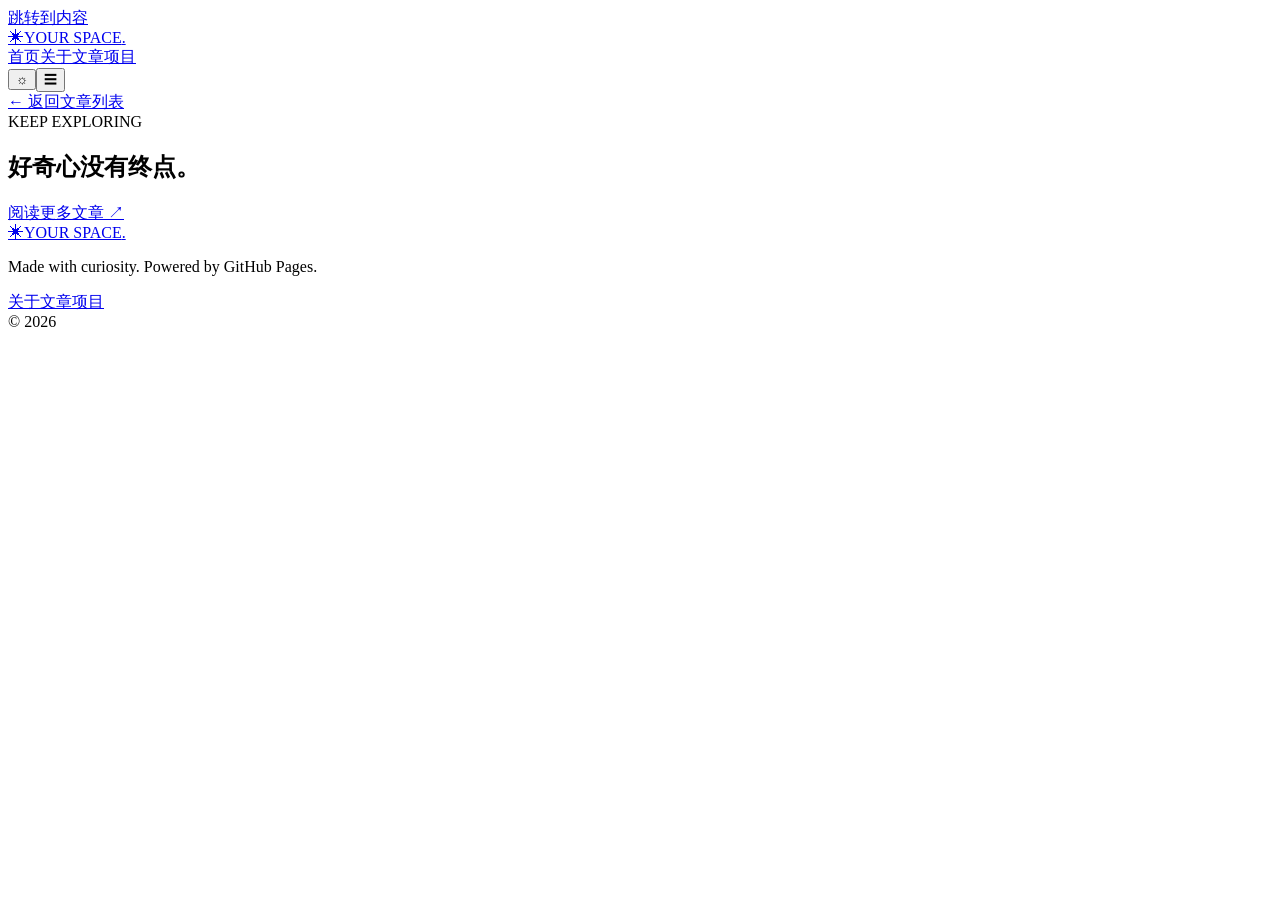
==== article.html @ 083b1665 "Add blog source: article.html" ====
<!doctype html>
<html lang="zh-CN">
<head>
  <meta charset="utf-8">
  <meta name="viewport" content="width=device-width, initial-scale=1">
  <meta name="theme-color" content="#0b1020">
  <meta name="description" content="个人博客文章 · 技术、学习与创作。">
  <title>文章 · 个人空间</title>
  <link rel="icon" type="image/svg+xml" href="./favicon.svg">
  <link rel="stylesheet" href="./assets/style.css">
  <script src="./assets/site-data.js" defer></script>
  <script src="./assets/app.js" defer></script>
</head>
<body data-page="article">
  <div class="background-noise" aria-hidden="true"></div><a class="skip-link" href="#main">跳转到内容</a>
  <header class="site-header"><div class="container header-inner"><a class="brand" href="./"><span class="brand-mark" aria-hidden="true">✳</span><span data-brand>YOUR SPACE</span><span class="brand-dot">.</span></a><nav class="desktop-nav" aria-label="主导航"><a href="./#home" class="nav-link">首页</a><a href="./#about" class="nav-link">关于</a><a href="./#articles" class="nav-link active">文章</a><a href="./#projects" class="nav-link">项目</a></nav><div class="header-actions"><button class="icon-button theme-toggle" type="button" aria-label="切换深浅主题" title="切换主题"><span class="theme-icon">☼</span></button><button class="icon-button mobile-menu-toggle" type="button" aria-label="展开菜单" aria-expanded="false" aria-controls="mobile-nav"><span class="menu-icon">☰</span></button></div></div><nav class="mobile-nav" id="mobile-nav" aria-label="移动导航" hidden><a href="./#home">首页</a><a href="./#about">关于</a><a href="./#articles">文章</a><a href="./#projects">项目</a></nav></header>
  <main id="main" class="article-page container"><a href="./#articles" class="back-link">← 返回文章列表</a><div id="article-content"></div><section class="article-bottom"><div class="article-divider"></div><span class="section-number">KEEP EXPLORING</span><h2>好奇心没有终点。</h2><a class="button button-primary" href="./#articles">阅读更多文章 ↗</a></section></main>
  <footer class="site-footer"><div class="container footer-inner"><div><a class="brand footer-brand" href="./"><span class="brand-mark" aria-hidden="true">✳</span><span data-brand>YOUR SPACE</span><span class="brand-dot">.</span></a><p>Made with curiosity. Powered by GitHub Pages.</p></div><div class="footer-links"><a href="./#about">关于</a><a href="./#articles">文章</a><a href="./#projects">项目</a></div><span class="copyright" id="copyright">© 2026</span></div></footer>
</body>
</html>
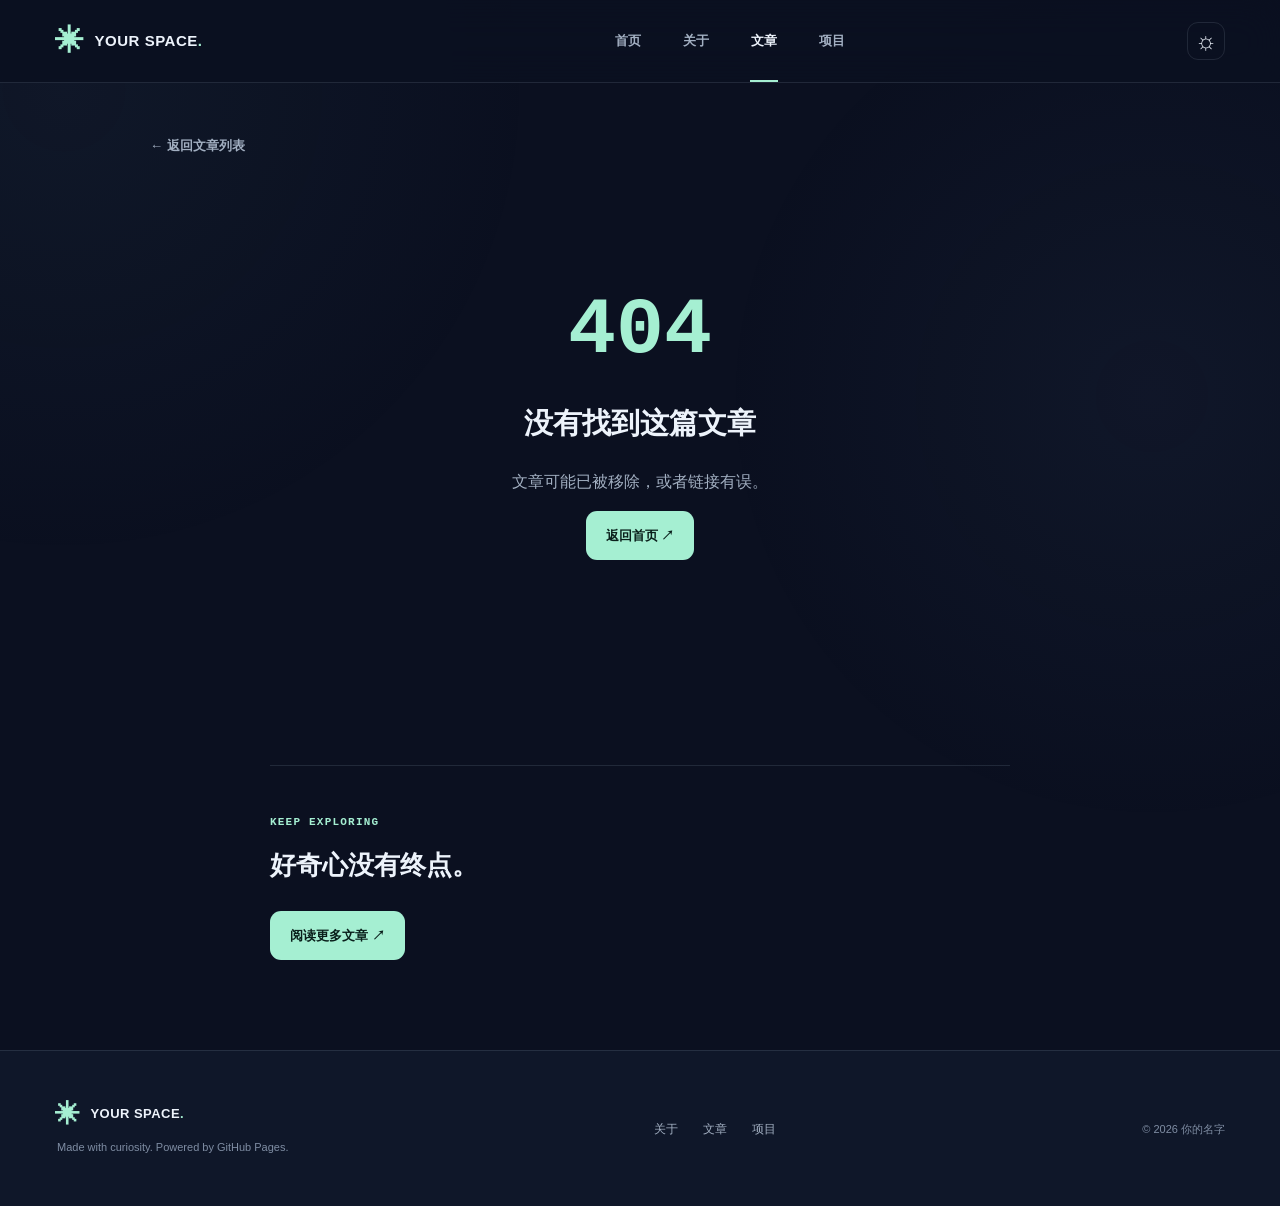
==== commit b7993256: "fix: feature power plant on the homepage" ====
--- a/article.html
+++ b/article.html
@@ -7,9 +7,9 @@
   <meta name="description" content="个人博客文章 · 技术、学习与创作。">
   <title>文章 · 个人空间</title>
   <link rel="icon" type="image/svg+xml" href="./favicon.svg">
-  <link rel="stylesheet" href="./assets/style.css">
-  <script src="./assets/site-data.js" defer></script>
-  <script src="./assets/app.js" defer></script>
+  <link rel="stylesheet" href="./assets/style.css?v=20261103-2">
+  <script src="./assets/site-data.js?v=20261103-2" defer></script>
+  <script src="./assets/app.js?v=20261103-2" defer></script>
 </head>
 <body data-page="article">
   <div class="background-noise" aria-hidden="true"></div><a class="skip-link" href="#main">跳转到内容</a>
--- a/assets/style.css
+++ b/assets/style.css
@@ -0,0 +1,326 @@
+/*
+ * YOUR SPACE — 纯 HTML/CSS/JS 的响应式个人博客模板。
+ * 不依赖 CDN、字体服务、前端框架或数据库。
+ */
+:root {
+  color-scheme: dark;
+  --bg: #0b1020;
+  --surface: #0f1729;
+  --surface-2: #131c30;
+  --surface-3: #172137;
+  --card: #121a2c;
+  --card-hover: #19243a;
+  --line: rgba(191, 211, 232, .125);
+  --text: #edf3fb;
+  --muted: #a2afc1;
+  --muted-2: #7f8da3;
+  --accent: #a5efd2;
+  --accent-strong: #79ddb9;
+  --accent-text: #0a1f1b;
+  --shadow: rgba(2, 6, 23, .4);
+  --radius: 20px;
+  --container: 1170px;
+  --body-font: -apple-system, BlinkMacSystemFont, 'Segoe UI', 'PingFang SC', 'Microsoft YaHei', sans-serif;
+  --mono-font: ui-monospace, SFMono-Regular, 'SF Mono', Menlo, Monaco, Consolas, 'Liberation Mono', monospace;
+}
+:root[data-theme='light'] {
+  color-scheme: light;
+  --bg: #f7f9fc;
+  --surface: #eff3f8;
+  --surface-2: #e9eef5;
+  --surface-3: #dee7f0;
+  --card: #ffffff;
+  --card-hover: #f8fcfc;
+  --line: rgba(28, 51, 75, .13);
+  --text: #192539;
+  --muted: #58677b;
+  --muted-2: #758399;
+  --accent: #197f65;
+  --accent-strong: #16795e;
+  --accent-text: #ffffff;
+  --shadow: rgba(40, 64, 94, .1);
+}
+*, *::before, *::after { box-sizing: border-box; }
+html { scroll-behavior: smooth; scroll-padding-top: 92px; }
+body { margin: 0; min-width: 320px; background: var(--bg); color: var(--text); font-family: var(--body-font); font-size: 16px; line-height: 1.7; -webkit-font-smoothing: antialiased; }
+::selection { background: var(--accent); color: var(--accent-text); }
+a { color: inherit; text-decoration: none; }
+a:focus-visible, button:focus-visible, input:focus-visible { outline: 2px solid var(--accent-strong); outline-offset: 4px; }
+button, input { font: inherit; }
+button { cursor: pointer; }
+[hidden] { display: none !important; }
+.container { width: min(var(--container), calc(100% - 76px)); margin-inline: auto; }
+.background-noise { position: fixed; inset: 0; pointer-events: none; background-image: radial-gradient(circle at 5% 10%, rgba(76, 120, 148, .075), transparent 32%), radial-gradient(circle at 90% 44%, rgba(80, 108, 155, .075), transparent 34%); z-index: -1; }
+.skip-link { position: absolute; left: 12px; top: -70px; padding: 8px 14px; border-radius: 8px; background: var(--accent); color: var(--accent-text); z-index: 100; }
+.skip-link:focus { top: 10px; }
+
+/* Header */
+.site-header { position: sticky; top: 0; z-index: 50; border-bottom: 1px solid var(--line); background: color-mix(in srgb, var(--bg) 88%, transparent); backdrop-filter: blur(18px); -webkit-backdrop-filter: blur(18px); }
+.header-inner { height: 82px; display: flex; align-items: center; justify-content: space-between; }
+.brand { display: inline-flex; align-items: center; gap: 9px; font-size: 15px; font-weight: 820; letter-spacing: .035em; white-space: nowrap; }
+.brand-mark { display: inline-flex; align-items: center; justify-content: center; font-size: 29px; color: var(--accent); line-height: 1; margin-right: 1px; }
+.brand-dot { color: var(--accent); margin-left: -9px; }
+.desktop-nav { display: flex; align-items: center; gap: 40px; margin-left: 70px; }
+.nav-link { position: relative; display: inline-block; padding: 29px 1px; color: var(--muted); font-size: 13px; font-weight: 600; transition: color .2s; }
+.nav-link:hover, .nav-link.active { color: var(--text); }
+.nav-link.active::after { content: ''; position: absolute; bottom: -1px; left: 0; right: 0; height: 2px; background: var(--accent); }
+.header-actions { display: flex; align-items: center; gap: 8px; }
+.icon-button { background: transparent; color: var(--text); width: 38px; height: 38px; border: 1px solid var(--line); border-radius: 11px; display: inline-flex; justify-content: center; align-items: center; transition: background .2s, transform .2s; }
+.icon-button:hover { background: var(--surface-3); transform: translateY(-1px); }
+.theme-icon { font-size: 24px; line-height: 1; }
+.mobile-menu-toggle { display: none; }
+.mobile-nav { padding: 14px 38px 24px; border-top: 1px solid var(--line); background: var(--bg); }
+.mobile-nav a { display: block; padding: 10px 4px; font-size: 14px; color: var(--muted); }
+.mobile-nav a:hover { color: var(--text); }
+
+/* Hero */
+.hero { display: grid; grid-template-columns: minmax(0, 1.17fr) minmax(340px, .83fr); gap: 50px; align-items: center; padding-top: 104px; padding-bottom: 130px; min-height: 690px; }
+.hero-copy { position: relative; z-index: 2; }
+.eyebrow, .section-number, .section-aside, .project-index, .workspace-top, .workspace-bottom, .floating-tag, .demo-notice { font-family: var(--mono-font); }
+.eyebrow { display: flex; align-items: center; gap: 11px; color: var(--accent); font-size: 11px; font-weight: 700; letter-spacing: .08em; white-space: nowrap; }
+.eyebrow-pulse { width: 7px; height: 7px; flex: 0 0 auto; border-radius: 50%; background: var(--accent); box-shadow: 0 0 0 5px color-mix(in srgb, var(--accent) 13%, transparent); }
+.eyebrow-dash { color: var(--muted-2); }
+h1, h2, h3, p { margin-top: 0; }
+.hero h1 { font-size: clamp(38px, 4.35vw, 64px); line-height: 1.36; letter-spacing: -.055em; font-weight: 820; margin: 29px 0 25px; white-space: nowrap; }
+.hero-gradient { background: linear-gradient(105deg, #b0f3d8 8%, #a2e6e9 55%, #bdb9ff 100%); -webkit-background-clip: text; background-clip: text; color: transparent; }
+:root[data-theme='light'] .hero-gradient { background-image: linear-gradient(105deg, #137c5d, #197f9b 55%, #675ed8); }
+.hero-description { max-width: 495px; font-size: 16px; line-height: 2; color: var(--muted); margin-bottom: 31px; }
+.hero-ctas { display: flex; gap: 13px; flex-wrap: wrap; }
+.button { display: inline-flex; gap: 29px; align-items: center; justify-content: center; min-height: 49px; padding: 0 20px; border-radius: 11px; font-size: 13px; font-weight: 750; white-space: nowrap; transition: transform .2s, background .2s, border-color .2s, box-shadow .2s; }
+.button:hover { transform: translateY(-2px); }
+.button-primary { background: var(--accent); color: var(--accent-text); }
+.button-primary:hover { background: var(--accent-strong); box-shadow: 0 8px 30px color-mix(in srgb, var(--accent) 12%, transparent); }
+.button-quiet { background: var(--surface-2); border: 1px solid var(--line); color: var(--text); }
+.button-quiet:hover { background: var(--surface-3); }
+.hero-footnote { display: flex; align-items: center; gap: 12px; color: var(--muted-2); font-size: 12px; margin-top: 55px; }
+.line-accent { width: 26px; height: 1px; background: var(--accent); }
+.hero-art { position: relative; min-height: 400px; display: flex; align-items: center; justify-content: center; isolation: isolate; }
+.orbit { position: absolute; border: 1px solid var(--line); transform: rotate(-24deg); border-radius: 50%; pointer-events: none; }
+.orbit-one { width: 470px; height: 300px; }
+.orbit-two { width: 380px; height: 430px; transform: rotate(43deg); border-color: color-mix(in srgb, var(--accent) 9%, transparent); }
+.floating-symbol { position: absolute; color: var(--accent); font-size: 29px; opacity: .6; }
+.symbol-one { top: 18px; right: 10px; }
+.symbol-two { bottom: 38px; left: -10px; }
+.workspace-card { position: relative; z-index: 1; width: 100%; max-width: 430px; overflow: hidden; border: 1px solid rgba(185, 212, 238, .18); border-radius: 16px; background: #101829; box-shadow: 0 32px 75px rgba(0, 0, 0, .3), 0 0 0 12px rgba(159, 229, 201, .018); transform: rotate(2deg); }
+.workspace-top { height: 51px; display: flex; justify-content: space-between; align-items: center; padding: 0 19px; color: #8797b0; font-size: 10px; border-bottom: 1px solid rgba(196, 213, 236, .1); }
+.window-dots { display: inline-flex; gap: 6px; }
+.window-dots i { width: 7px; height: 7px; background: #ff7a8a; border-radius: 50%; }
+.window-dots i:nth-child(2) { background: #e7b770; }.window-dots i:nth-child(3) { background: #81d3a8; }
+.workspace-code { padding: 27px 23px 29px; font-family: var(--mono-font); font-size: clamp(11px, 1.12vw, 14px); color: #d9e5f5; line-height: 2.2; white-space: nowrap; }
+.workspace-code .ln { display: inline-block; width: 36px; margin-right: 11px; color: #506079; user-select: none; }
+.code-purple { color: #c5b0ff; }.code-green { color: #a0e9cc; }.code-orange { color: #efbb94; }.code-blue { color: #a2d5f0; }
+.code-gap { height: 24px; }
+.cursor { display: inline-block; width: 6px; height: 16px; vertical-align: -3px; background: #9ce8cf; animation: blink 1.15s step-end infinite; }
+@keyframes blink { 50% { opacity: 0; } }
+.workspace-bottom { display: flex; gap: 8px; align-items: center; padding: 13px 19px; border-top: 1px solid rgba(196, 213, 236, .1); font-size: 10px; color: #8495ae; }
+.status-dot { width: 6px; height: 6px; border-radius: 50%; background: #91e0ba; }
+.workspace-version { margin-left: auto; }
+.floating-tag { position: absolute; right: -16px; bottom: 10px; display: flex; gap: 12px; align-items: center; z-index: 3; padding: 13px 16px; color: #1e2f33; background: #b2e9d5; border-radius: 8px; font-size: 11px; font-weight: 800; letter-spacing: .02em; box-shadow: 0 16px 24px rgba(0, 0, 0, .2); transform: rotate(-6deg); }
+.floating-tag-glyph { font-size: 20px; }.floating-tag-end { opacity: .53; }
+
+/* Sections */
+.section-band { background: var(--surface); border-top: 1px solid var(--line); border-bottom: 1px solid var(--line); }
+.section { padding-top: 115px; padding-bottom: 112px; }
+.section-number { color: var(--accent); font-size: 11px; font-weight: 800; letter-spacing: .11em; }
+.section-top { display: flex; justify-content: space-between; align-items: end; gap: 18px; margin-bottom: 39px; }
+.section-top h2, .section-heading-small h2 { font-size: clamp(30px, 3.15vw, 43px); font-weight: 810; letter-spacing: -.045em; line-height: 1.46; margin: 12px 0; }
+.punctuation { color: var(--accent); }
+.section-subtitle { font-size: 14px; color: var(--muted); margin: 8px 0 0; }
+.section-aside { display: inline-flex; align-items: center; gap: 15px; padding-bottom: 11px; font-size: 10px; font-weight: 700; letter-spacing: .06em; color: var(--muted-2); white-space: nowrap; }
+.tiny-icon { font-size: 30px; font-family: var(--body-font); color: var(--accent); font-weight: 300; line-height: 1; }
+
+/* About */
+.about-section { padding: 86px 0; }
+.about-layout { display: grid; grid-template-columns: .95fr 1.05fr; gap: 100px; align-items: center; }
+.about-card { display: flex; align-items: center; gap: 18px; padding-bottom: 25px; margin-bottom: 23px; border-bottom: 1px solid var(--line); }
+.avatar-block { width: 67px; height: 67px; display: grid; place-items: center; border-radius: 18px; background: linear-gradient(135deg, #a3e1d0, #b6b7ef); color: #123b35; font-size: 14px; font-weight: 900; letter-spacing: -.04em; }
+.about-name { font-size: 19px; font-weight: 770; margin-bottom: 2px; }
+.about-role { font-size: 12px; color: var(--muted-2); }
+.about-star { margin-left: auto; align-self: start; font-size: 27px; color: var(--accent); opacity: .8; }
+.about-copy > p { color: var(--muted); line-height: 2.03; font-size: 14px; margin-bottom: 20px; }
+.skill-tags { display: flex; gap: 9px; flex-wrap: wrap; }
+.skill-tag { padding: 5px 11px; border: 1px solid var(--line); color: var(--muted); border-radius: 6px; font-size: 11px; }
+
+/* Articles */
+.article-tools { display: flex; align-items: center; justify-content: space-between; gap: 15px; padding-bottom: 23px; }
+.filter-group { display: flex; flex-wrap: wrap; gap: 9px; }
+.filter-button { padding: 9px 14px; border: 1px solid transparent; border-radius: 8px; color: var(--muted); background: transparent; font-size: 12px; font-weight: 700; transition: background .2s, color .2s; }
+.filter-button:hover { color: var(--text); }
+.filter-button.active { background: var(--surface-3); color: var(--accent); border-color: var(--line); }
+.search-box { display: flex; align-items: center; gap: 7px; min-width: 190px; padding: 7px 12px; background: var(--surface); border: 1px solid var(--line); border-radius: 8px; color: var(--muted); }
+.search-box > span { font-size: 21px; line-height: 1; }
+.search-box input { width: 145px; border: none; background: transparent; color: var(--text); font-size: 12px; outline: none; }
+.search-box input::placeholder { color: var(--muted-2); }
+.search-box:focus-within { outline: 1px solid var(--accent); }
+.article-grid { display: grid; grid-template-columns: repeat(2, minmax(0, 1fr)); gap: 22px; }
+.article-card { display: block; overflow: hidden; border: 1px solid var(--line); border-radius: var(--radius); background: var(--card); transition: transform .25s, border-color .25s, box-shadow .25s; }
+.article-card:hover { transform: translateY(-5px); border-color: color-mix(in srgb, var(--accent) 38%, transparent); box-shadow: 0 18px 30px var(--shadow); }
+.article-poster { height: 208px; display: flex; flex-direction: column; justify-content: space-between; padding: 22px 28px; position: relative; overflow: hidden; isolation: isolate; }
+.poster-violet { background: linear-gradient(130deg, #292954 0%, #292b4e 43%, #44415a 100%); color: #c5c7ff; }
+.poster-mint { background: linear-gradient(130deg, #163e43 0%, #185454 55%, #244c51 100%); color: #b9f0df; }
+.poster-orange { background: linear-gradient(130deg, #49302e 0%, #754b37 60%, #614639 100%); color: #ffe0ac; }
+.poster-blue { background: linear-gradient(130deg, #203753 0%, #294962 57%, #38445e 100%); color: #c6e6fd; }
+.article-poster::after, .post-banner::after { content: ''; position: absolute; width: 260px; height: 260px; right: -40px; bottom: -145px; border: 32px solid currentColor; opacity: .08; border-radius: 50%; transform: rotate(-27deg); }
+.poster-code { position: relative; z-index: 1; font-family: var(--mono-font); font-size: 11px; letter-spacing: .08em; opacity: .8; }
+.poster-word { position: relative; z-index: 1; font-family: var(--mono-font); font-weight: 800; font-size: clamp(23px, 3vw, 37px); letter-spacing: -.08em; line-height: 1.15; }
+.poster-glyph { position: absolute; z-index: 1; top: 29px; right: 28px; font-size: 64px; line-height: 1; opacity: .19; }
+.article-card-body { padding: 25px 29px 24px; }
+.article-meta { display: flex; align-items: center; gap: 9px; font-size: 11px; font-weight: 650; color: var(--muted-2); }
+.article-category { color: var(--accent); font-size: 11px; font-weight: 760; }
+.meta-divider { color: var(--muted-2); }
+.article-title { font-size: 21px; font-weight: 780; line-height: 1.55; letter-spacing: -.025em; margin: 12px 0 8px; }
+.article-excerpt { font-size: 13px; line-height: 1.85; color: var(--muted); margin-bottom: 27px; min-height: 48px; }
+.article-card-bottom { display: flex; justify-content: space-between; align-items: center; border-top: 1px solid var(--line); padding-top: 16px; color: var(--muted-2); font-size: 11px; }
+.card-arrow { color: var(--accent); font-size: 23px; line-height: 1; transition: transform .2s; }
+.article-card:hover .card-arrow { transform: translate(3px, -3px); }
+.empty-message { padding: 55px; text-align: center; color: var(--muted); border: 1px dashed var(--line); border-radius: 12px; }
+.demo-notice { color: var(--muted-2); font-size: 10px; margin: 24px 0 0; }
+.demo-notice code { color: var(--accent); }
+
+/* Projects */
+.projects-section { padding: 106px 0 110px; }
+.project-grid { display: grid; grid-template-columns: repeat(3, minmax(0, 1fr)); gap: 20px; }
+.project-card { position: relative; overflow: hidden; min-width: 0; border: 1px solid var(--line); border-radius: var(--radius); background: var(--card); transition: transform .25s, border-color .25s; }
+.project-card:hover { transform: translateY(-5px); border-color: color-mix(in srgb, var(--accent) 35%, transparent); }
+.project-card-top { position: absolute; top: 0; left: 0; right: 0; z-index: 2; display: flex; justify-content: space-between; align-items: start; padding: 20px 22px; }
+.project-index { color: rgba(240, 250, 255, .7); font-size: 10px; letter-spacing: .05em; }
+.project-icon { color: rgba(240, 250, 255, .9); font-size: 21px; }
+.project-visual { display: grid; place-items: center; position: relative; height: 198px; isolation: isolate; overflow: hidden; }
+.project-purple .project-visual { background: linear-gradient(135deg, #4b436b, #292c55); }
+.project-cyan .project-visual { background: linear-gradient(135deg, #2b6368, #1c3f52); }
+.project-amber .project-visual { background: linear-gradient(135deg, #80634c, #544335); }
+.project-visual-icon { font-size: 90px; line-height: 1; color: rgba(236, 248, 255, .65); z-index: 1; filter: drop-shadow(0 8px 22px rgba(0,0,0,.18)); }
+.project-visual-grid { position: absolute; inset: 0; opacity: .12; background-image: linear-gradient(rgba(255,255,255,.45) 1px, transparent 1px), linear-gradient(90deg, rgba(255,255,255,.45) 1px, transparent 1px); background-size: 26px 26px; transform: perspective(150px) rotateX(14deg) scale(1.3); }
+.project-detail { padding: 25px 23px 29px; }
+.project-status { display: inline-flex; align-items: center; gap: 7px; color: var(--accent); font-size: 11px; font-weight: 700; }
+.project-status::before { content: ''; width: 5px; height: 5px; background: var(--accent); border-radius: 50%; }
+.project-detail h3 { font-size: 23px; letter-spacing: -.045em; margin: 10px 0 1px; font-weight: 790; }
+.project-subtitle { color: var(--muted); font-size: 12px; margin-bottom: 22px; }
+.project-description { color: var(--muted); font-size: 13px; line-height: 1.92; min-height: 75px; margin-bottom: 24px; }
+.project-tags { display: flex; flex-wrap: wrap; gap: 7px; }
+.project-tags span { font-size: 10px; padding: 5px 9px; color: var(--muted); border: 1px solid var(--line); border-radius: 5px; }
+.project-link { display: inline-flex; margin-top: 22px; font-size: 12px; font-weight: 800; color: var(--accent); }
+.project-link + .project-link { margin-left: 18px; }
+.project-link:hover { text-decoration: underline; }
+
+/* Closing */
+.closing-section { padding-top: 112px; padding-bottom: 110px; }
+.closing-card { position: relative; overflow: hidden; isolation: isolate; border: 1px solid var(--line); background: linear-gradient(115deg, var(--surface-2), var(--surface)); border-radius: 24px; padding: 69px 55px; text-align: center; }
+.closing-decoration { position: absolute; z-index: -1; top: -120px; right: 2%; font-size: 360px; color: var(--accent); opacity: .05; line-height: 1; }
+.closing-card h2 { font-size: clamp(32px, 3.5vw, 45px); font-weight: 820; letter-spacing: -.04em; margin: 12px 0; }
+.closing-card p { color: var(--muted); font-size: 14px; line-height: 2; margin-bottom: 27px; }
+
+/* Footer */
+.site-footer { border-top: 1px solid var(--line); background: var(--surface); }
+.footer-inner { min-height: 155px; display: flex; align-items: center; gap: 30px; justify-content: space-between; }
+.footer-brand { font-size: 13px; }
+.footer-brand .brand-mark { font-size: 25px; }
+.footer-inner p { font-size: 11px; color: var(--muted-2); margin: 7px 0 0 2px; }
+.footer-links { display: flex; flex-wrap: wrap; gap: 25px; font-size: 12px; color: var(--muted); }
+.footer-links a:hover { color: var(--accent); }
+.copyright { font-size: 11px; white-space: nowrap; color: var(--muted-2); }
+
+/* Article detail */
+.article-page { max-width: 980px; padding-top: 48px; padding-bottom: 90px; }
+.back-link { color: var(--muted); font-size: 13px; font-weight: 650; }
+.back-link:hover { color: var(--accent); }
+.post-header { max-width: 740px; margin: 75px auto 38px; }
+.post-kicker { display: flex; gap: 10px; align-items: center; font-size: 12px; color: var(--muted-2); }
+.post-header h1 { font-size: clamp(35px, 4.2vw, 54px); letter-spacing: -.05em; line-height: 1.4; margin: 21px 0 16px; }
+.post-intro { font-size: 16px; color: var(--muted); line-height: 2; }
+.post-banner { height: 300px; position: relative; overflow: hidden; border-radius: 20px; display: flex; align-items: end; padding: 35px 48px; }
+.post-banner .poster-word { font-size: clamp(40px, 6vw, 73px); }
+.post-banner .poster-glyph { font-size: 115px; right: 55px; top: 43px; }
+.post-body { max-width: 740px; margin: 59px auto 0; color: var(--text); font-size: 16px; }
+.post-body p { color: var(--muted); line-height: 2.17; margin-bottom: 24px; }
+.post-body h2 { font-size: 27px; font-weight: 800; margin: 51px 0 18px; letter-spacing: -.035em; }
+.post-body h3 { font-size: 21px; margin: 32px 0 10px; }
+.post-body blockquote { padding: 11px 0 11px 24px; border-left: 3px solid var(--accent); margin: 34px 0; color: var(--text); font-size: 18px; font-weight: 610; line-height: 1.8; }
+.post-list { color: var(--muted); padding-left: 25px; line-height: 2.1; }
+.post-list li { padding-left: 4px; }
+.post-list li::marker { color: var(--accent); }
+.post-callout { padding: 18px 23px; margin: 33px 0; border-radius: 10px; border: 1px solid var(--line); background: var(--surface-2); color: var(--muted); font-size: 13px; }
+.post-code { overflow-x: auto; background: #0b1020; color: #b4e9d3; padding: 20px; border: 1px solid var(--line); border-radius: 10px; font-size: 12px; }
+.article-bottom { max-width: 740px; margin: 85px auto 0; }
+.article-divider { border-top: 1px solid var(--line); margin-bottom: 40px; }
+.article-bottom h2 { font-size: 26px; margin: 10px 0 24px; }
+.not-found { text-align: center; padding: 105px 0 120px; }
+.not-found-code { color: var(--accent); font-size: 80px; font-family: var(--mono-font); font-weight: 800; }
+.not-found h1 { font-size: 29px; }
+.not-found p { color: var(--muted); }
+
+/* Responsive */
+@media (max-width: 1060px) {
+  .hero { gap: 30px; grid-template-columns: minmax(0, 1.14fr) minmax(290px, .86fr); }
+  .hero h1 { font-size: clamp(37px, 4.3vw, 49px); }
+  .workspace-code { font-size: 11px; padding-left: 15px; padding-right: 10px; }
+  .workspace-code .ln { width: 25px; margin-right: 9px; }
+  .about-layout { gap: 54px; }
+  .project-detail { padding-inline: 19px; }
+  .project-detail h3 { font-size: 21px; }
+}
+@media (max-width: 800px) {
+  .container { width: min(100% - 42px, var(--container)); }
+  .desktop-nav { gap: 23px; margin-left: 0; }
+  .hero { grid-template-columns: 1fr; gap: 0; padding-top: 80px; padding-bottom: 83px; }
+  .hero h1 { font-size: clamp(38px, 6.5vw, 60px); }
+  .hero-art { margin-top: 65px; min-height: 380px; }
+  .workspace-card { max-width: 500px; }
+  .workspace-code { font-size: 13px; }
+  .about-layout { grid-template-columns: 1fr; gap: 23px; }
+  .about-section { padding-block: 73px; }
+  .section { padding-block: 78px; }
+  .projects-section { padding-block: 78px; }
+  .project-grid { grid-template-columns: repeat(2, minmax(0, 1fr)); }
+  .closing-section { padding-block: 80px; }
+  .footer-inner { flex-wrap: wrap; padding-block: 35px; }
+  .footer-inner > div:first-child { flex-basis: 100%; }
+}
+@media (max-width: 600px) {
+  .header-inner { height: 67px; }
+  .brand { font-size: 13px; }.brand-mark { font-size: 26px; }
+  .desktop-nav { display: none; }
+  .mobile-menu-toggle { display: inline-flex; }
+  .container { width: calc(100% - 36px); }
+  .hero { padding-top: 70px; }
+  .eyebrow { font-size: 9px; gap: 9px; white-space: normal; }
+  .eyebrow-dash { display: none; }
+  .hero h1 { font-size: clamp(31px, 7.5vw, 42px); white-space: normal; line-height: 1.48; margin-block: 25px 18px; }
+  .hero-description { font-size: 14px; line-height: 1.95; }
+  .hero-ctas { gap: 9px; }
+  .button { gap: 16px; padding-inline: 15px; font-size: 12px; }
+  .hero-footnote { margin-top: 37px; font-size: 11px; }
+  .hero-art { margin-top: 40px; min-height: 330px; }
+  .orbit-one { width: 270px; height: 220px; }.orbit-two { width: 230px; height: 240px; }
+  .workspace-card { max-width: 97%; }
+  .workspace-code { font-size: 10px; line-height: 2.2; }
+  .workspace-code .ln { width: 23px; margin-right: 4px; }
+  .floating-tag { right: -7px; bottom: -4px; padding: 9px 10px; font-size: 9px; gap: 8px; }
+  .floating-tag-glyph { font-size: 15px; }
+  .section-top { flex-direction: column; align-items: start; gap: 6px; margin-bottom: 27px; }
+  .section-top h2, .section-heading-small h2 { font-size: 30px; }
+  .section-aside { display: none; }
+  .article-tools { align-items: stretch; flex-direction: column; padding-bottom: 20px; }
+  .filter-group { gap: 6px; }
+  .filter-button { padding: 7px 10px; font-size: 11px; }
+  .search-box { width: 100%; }.search-box input { flex: 1; width: auto; }
+  .article-grid, .project-grid { grid-template-columns: 1fr; }
+  .article-poster { height: 185px; }
+  .article-card-body { padding: 23px; }
+  .article-title { font-size: 20px; }
+  .article-excerpt { margin-bottom: 19px; }
+  .project-visual { height: 170px; }
+  .project-description { min-height: auto; }
+  .about-card { gap: 13px; }.avatar-block { width: 58px; height: 58px; font-size: 12px; }
+  .closing-card { padding: 53px 20px; }
+  .closing-card h2 { font-size: 30px; }
+  .footer-links { gap: 19px; }
+  .post-header { margin: 55px auto 27px; }
+  .post-banner { height: 205px; padding: 22px; }.post-banner .poster-word { font-size: 40px; }
+  .post-banner .poster-glyph { font-size: 72px; right: 17px; top: 21px; }
+  .post-body { margin-top: 38px; font-size: 15px; }
+  .post-body h2 { font-size: 23px; }
+}
+@media (prefers-reduced-motion: reduce) {
+  *, *::before, *::after { animation-duration: .01ms !important; transition-duration: .01ms !important; scroll-behavior: auto !important; }
+}
